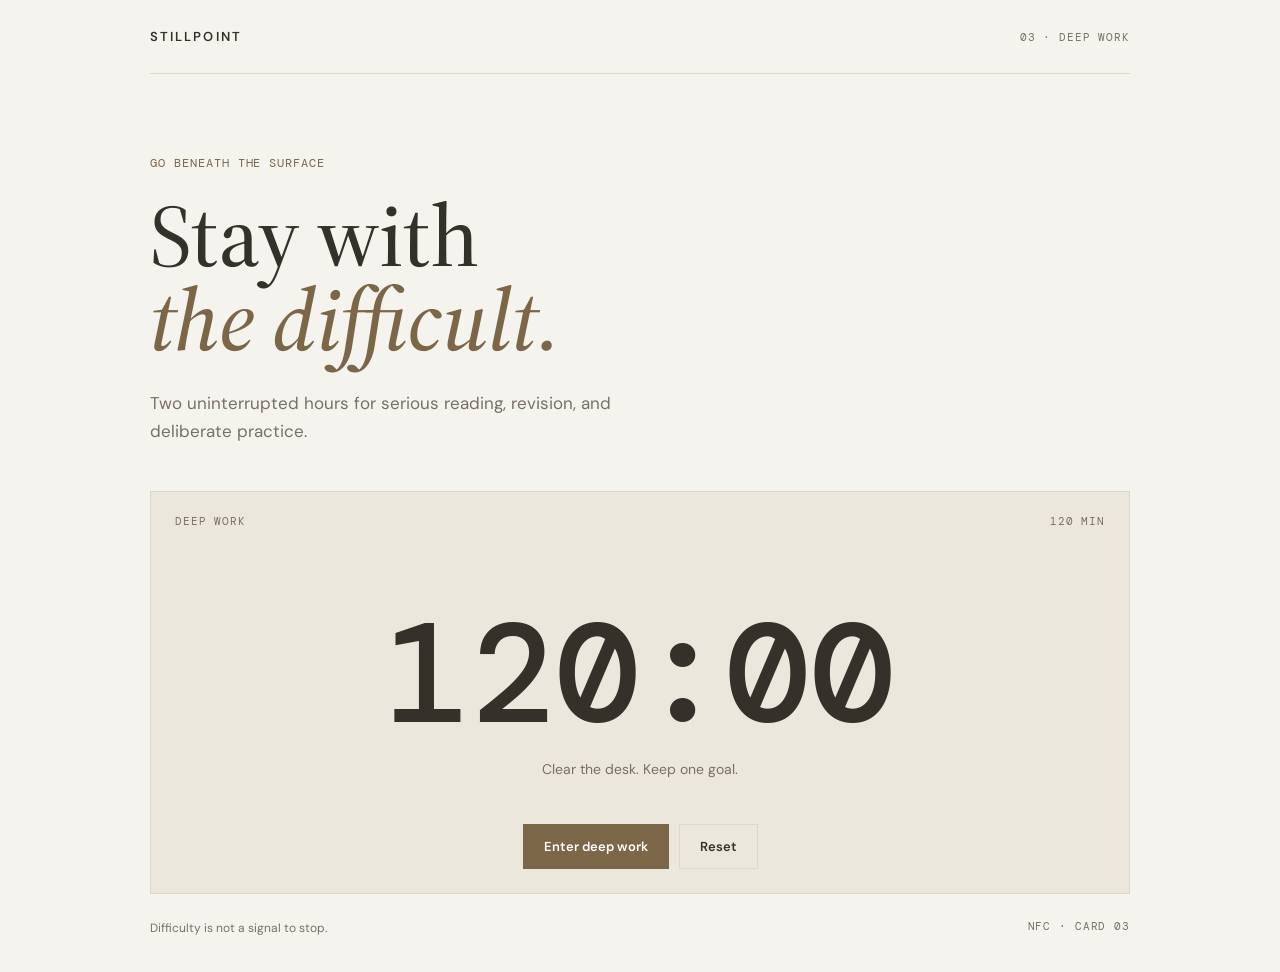
==== 120/index.html @ 003e87a0 "Add files via upload Initial focus timer website" ====
<!doctype html><html lang="en"><head><meta charset="UTF-8"><meta name="viewport" content="width=device-width,initial-scale=1"><meta name="theme-color" content="#f0eee8"><title>120 min · Stillpoint</title><link rel="stylesheet" href="../style.css"></head><body class="timer-page theme-120" data-duration="120"><main class="shell"><header class="topbar"><a class="brand" href="../">STILLPOINT</a><span class="session-label">03 · DEEP WORK</span></header><section class="hero"><p class="eyebrow">Go beneath the surface</p><h1>Stay with<br><em>the difficult.</em></h1><p class="intro">Two uninterrupted hours for serious reading, revision, and deliberate practice.</p></section><section class="timer-panel" aria-label="120 minute focus timer"><div class="mode-mark"><span>DEEP WORK</span><span>120 MIN</span></div><div class="clock-wrap"><div class="clock" id="clock" aria-live="polite">120:00</div><div class="status" id="status">Clear the desk. Keep one goal.</div></div><div class="controls"><button class="primary" id="start">Enter deep work</button><button class="secondary" id="reset">Reset</button></div></section><footer class="footer"><span>Difficulty is not a signal to stop.</span><span class="nfc-mark">NFC · CARD 03</span></footer></main><script src="../script.js"></script></body></html>
---- style.css ----
@import url('https://fonts.googleapis.com/css2?family=DM+Mono:wght@400;500&family=DM+Sans:wght@400;500;600&family=Libre+Baskerville:ital@0;1&family=Manrope:wght@400;500;600&family=Newsreader:ital,opsz,wght@0,6..72,500;1,6..72,500&family=Source+Serif+4:ital,wght@0,500;1,500&display=swap');
:root{--paper:#f3f5f0;--ink:#24312d;--muted:#687570;--line:#d6ded8;--accent:#527567;--panel:#e8eee9;--soft:#dce8df;--body:'DM Sans',system-ui,sans-serif;--display:'Newsreader',Georgia,serif}*{box-sizing:border-box}body{margin:0;min-height:100vh;background:var(--paper);color:var(--ink);font-family:var(--body)}.theme-30{--paper:#f3f6f0;--ink:#25332b;--muted:#68766c;--line:#d3ddd4;--accent:#55745d;--panel:#e6eee5;--soft:#d7e5d8;--display:'Newsreader',Georgia,serif}.theme-60{--paper:#f1f5f6;--ink:#23323a;--muted:#65747a;--line:#d1dde1;--accent:#496e7b;--panel:#e4edef;--soft:#d5e5e9;--body:'Manrope',system-ui,sans-serif;--display:'Libre Baskerville',Georgia,serif}.theme-120{--paper:#f5f3ee;--ink:#34312b;--muted:#787066;--line:#ded8cc;--accent:#7b6648;--panel:#ece7dc;--soft:#e3d8c5;--display:'Source Serif 4',Georgia,serif}.theme-180{--paper:#f2f1ed;--ink:#252725;--muted:#696b67;--line:#d8d7d1;--accent:#7d4540;--panel:#e8e6e0;--soft:#e4d5d1;--body:'Manrope',system-ui,sans-serif;--display:'Libre Baskerville',Georgia,serif}.shell,.catalog-shell{width:min(100% - 40px,980px);min-height:100vh;margin:auto;display:flex;flex-direction:column}.topbar{display:flex;justify-content:space-between;align-items:center;padding:28px 0;border-bottom:1px solid var(--line)}.brand{color:var(--ink);font-size:13px;letter-spacing:.16em;text-decoration:none;font-weight:600}.session-label,.nfc-mark,.mode-mark{color:var(--muted);font:11px 'DM Mono',monospace;letter-spacing:.08em}.hero{padding:clamp(52px,9vh,92px) 0 46px;max-width:720px}.eyebrow{color:var(--accent);font:12px 'DM Mono',monospace;letter-spacing:.08em;margin:0 0 22px;text-transform:uppercase}h1{font:500 clamp(52px,8vw,88px)/.96 var(--display);letter-spacing:0;margin:0}h1 em{color:var(--accent);font-weight:500}.intro{color:var(--muted);font-size:17px;line-height:1.65;margin:27px 0 0;max-width:480px}.timer-panel{background:var(--panel);border:1px solid var(--line);padding:22px 24px 24px}.mode-mark{display:flex;justify-content:space-between}.clock-wrap{padding:clamp(48px,8vw,82px) 0 43px;text-align:center}.clock{font:500 clamp(68px,14vw,142px)/.9 'DM Mono',monospace;letter-spacing:0}.status{color:var(--muted);font-size:14px;margin-top:22px;min-height:21px}.controls{display:flex;justify-content:center;gap:10px}button{cursor:pointer;font:600 13px var(--body);padding:13px 20px;border:1px solid var(--accent)}.primary{color:#fff;background:var(--accent)}.secondary{color:var(--ink);background:transparent;border-color:var(--line)}.primary:hover{filter:brightness(.9)}.secondary:hover{background:var(--soft)}.footer{display:flex;justify-content:space-between;gap:20px;color:var(--muted);font-size:12px;line-height:1.5;padding:25px 0 35px;margin-top:auto}.catalog{--paper:#eef1ec}.catalog-intro{padding:70px 0 46px}.card-grid{display:grid;grid-template-columns:repeat(4,1fr);border:1px solid var(--line);margin-bottom:40px}.product-card{min-height:280px;padding:20px;display:flex;flex-direction:column;color:var(--ink);text-decoration:none;border-right:1px solid var(--line);transition:transform .2s ease}.product-card:last-child{border:0}.product-card:hover{transform:translateY(-5px)}.product-card span,.product-card small{font:11px 'DM Mono',monospace;letter-spacing:.06em}.product-card strong{font:500 70px/1 'DM Mono',monospace;margin:auto 0 8px}.card-30{background:#e6eee5}.card-60{background:#e4edef}.card-120{background:#ece7dc}.card-180{background:#e8e6e0}@media(max-width:700px){.card-grid{grid-template-columns:1fr 1fr}.product-card:nth-child(2){border-right:0}.product-card{min-height:210px;border-bottom:1px solid var(--line)}}@media(max-width:540px){.shell,.catalog-shell{width:min(100% - 28px,980px)}.topbar{padding:21px 0}.session-label{font-size:9px}.hero{padding:55px 0 40px}.timer-panel{padding:16px}.clock{font-size:clamp(58px,20vw,90px)}.footer{flex-direction:column}}
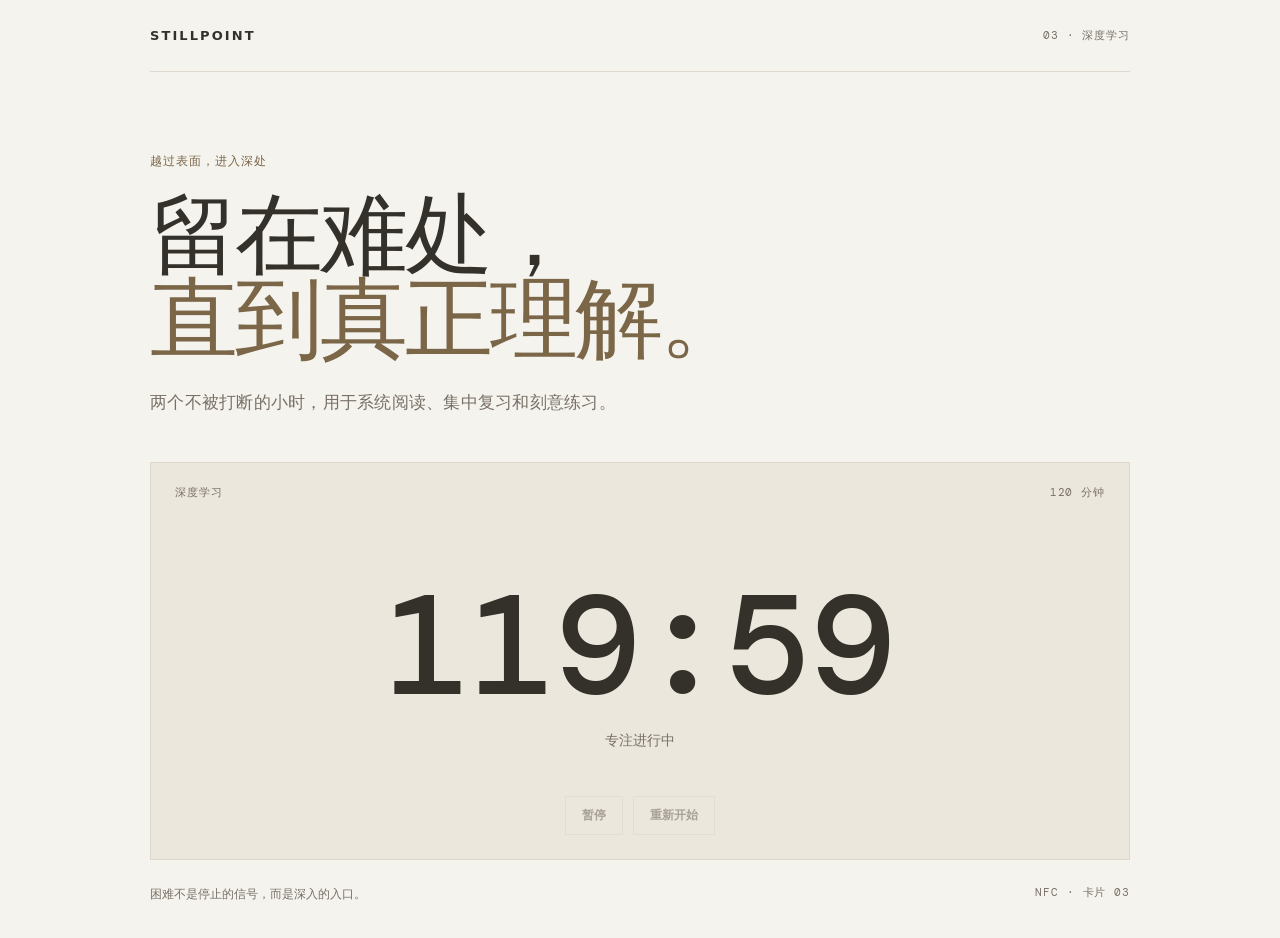
==== commit 771fbf09: "Add files via upload Text localization modification and tutorials" ====
--- a/120/index.html
+++ b/120/index.html
@@ -1 +1 @@
-<!doctype html><html lang="en"><head><meta charset="UTF-8"><meta name="viewport" content="width=device-width,initial-scale=1"><meta name="theme-color" content="#f0eee8"><title>120 min · Stillpoint</title><link rel="stylesheet" href="../style.css"></head><body class="timer-page theme-120" data-duration="120"><main class="shell"><header class="topbar"><a class="brand" href="../">STILLPOINT</a><span class="session-label">03 · DEEP WORK</span></header><section class="hero"><p class="eyebrow">Go beneath the surface</p><h1>Stay with<br><em>the difficult.</em></h1><p class="intro">Two uninterrupted hours for serious reading, revision, and deliberate practice.</p></section><section class="timer-panel" aria-label="120 minute focus timer"><div class="mode-mark"><span>DEEP WORK</span><span>120 MIN</span></div><div class="clock-wrap"><div class="clock" id="clock" aria-live="polite">120:00</div><div class="status" id="status">Clear the desk. Keep one goal.</div></div><div class="controls"><button class="primary" id="start">Enter deep work</button><button class="secondary" id="reset">Reset</button></div></section><footer class="footer"><span>Difficulty is not a signal to stop.</span><span class="nfc-mark">NFC · CARD 03</span></footer></main><script src="../script.js"></script></body></html>
+<!doctype html><html lang="zh-CN"><head><meta charset="UTF-8"><meta name="viewport" content="width=device-width,initial-scale=1"><meta name="theme-color" content="#f0eee8"><title>120分钟深度学习 · Stillpoint</title><link rel="stylesheet" href="../style.css"></head><body class="timer-page theme-120" data-duration="120"><main class="shell"><header class="topbar"><a class="brand" href="../">STILLPOINT</a><span class="session-label">03 · 深度学习</span></header><section class="hero"><p class="eyebrow">越过表面，进入深处</p><h1>留在难处，<br><em>直到真正理解。</em></h1><p class="intro">两个不被打断的小时，用于系统阅读、集中复习和刻意练习。</p></section><section class="timer-panel" aria-label="120分钟深度学习计时器"><div class="mode-mark"><span>深度学习</span><span>120 分钟</span></div><div class="clock-wrap"><div class="clock" id="clock" aria-live="polite">120:00</div><div class="status" id="status">页面打开，计时即刻开始</div></div><div class="controls"><button class="primary" id="start">暂停</button><button class="secondary" id="reset">重新开始</button></div></section><footer class="footer"><span>困难不是停止的信号，而是深入的入口。</span><span class="nfc-mark">NFC · 卡片 03</span></footer></main><script src="../script.js"></script></body></html>
--- a/style.css
+++ b/style.css
@@ -1,2 +1,4 @@
 @import url('https://fonts.googleapis.com/css2?family=DM+Mono:wght@400;500&family=DM+Sans:wght@400;500;600&family=Libre+Baskerville:ital@0;1&family=Manrope:wght@400;500;600&family=Newsreader:ital,opsz,wght@0,6..72,500;1,6..72,500&family=Source+Serif+4:ital,wght@0,500;1,500&display=swap');
+.catalog,.timer-page{--body:'Microsoft YaHei','PingFang SC','Noto Sans CJK SC',system-ui,sans-serif;--display:'STSong','Songti SC','Noto Serif CJK SC','Source Han Serif SC',Georgia,serif}.catalog h1,.timer-page h1{letter-spacing:-.035em}.catalog h1 em,.timer-page h1 em{font-style:normal}.catalog .intro,.timer-page .intro{letter-spacing:.015em}.catalog-footer{padding:0 0 35px;text-align:right}.catalog-footer a{color:var(--muted);font-size:13px;text-decoration:none}.catalog-footer a:hover{color:var(--accent)}
+.timer-page .controls{opacity:.58;transition:opacity .2s ease}.timer-page .controls:hover,.timer-page .controls:focus-within{opacity:1}.timer-page .controls button{font-size:12px;padding:10px 16px;background:transparent;color:var(--muted);border-color:var(--line)}.timer-page .controls button:hover{background:var(--soft);color:var(--ink);border-color:var(--accent)}.timer-page.complete .timer-panel{box-shadow:inset 0 0 0 2px var(--accent)}
 :root{--paper:#f3f5f0;--ink:#24312d;--muted:#687570;--line:#d6ded8;--accent:#527567;--panel:#e8eee9;--soft:#dce8df;--body:'DM Sans',system-ui,sans-serif;--display:'Newsreader',Georgia,serif}*{box-sizing:border-box}body{margin:0;min-height:100vh;background:var(--paper);color:var(--ink);font-family:var(--body)}.theme-30{--paper:#f3f6f0;--ink:#25332b;--muted:#68766c;--line:#d3ddd4;--accent:#55745d;--panel:#e6eee5;--soft:#d7e5d8;--display:'Newsreader',Georgia,serif}.theme-60{--paper:#f1f5f6;--ink:#23323a;--muted:#65747a;--line:#d1dde1;--accent:#496e7b;--panel:#e4edef;--soft:#d5e5e9;--body:'Manrope',system-ui,sans-serif;--display:'Libre Baskerville',Georgia,serif}.theme-120{--paper:#f5f3ee;--ink:#34312b;--muted:#787066;--line:#ded8cc;--accent:#7b6648;--panel:#ece7dc;--soft:#e3d8c5;--display:'Source Serif 4',Georgia,serif}.theme-180{--paper:#f2f1ed;--ink:#252725;--muted:#696b67;--line:#d8d7d1;--accent:#7d4540;--panel:#e8e6e0;--soft:#e4d5d1;--body:'Manrope',system-ui,sans-serif;--display:'Libre Baskerville',Georgia,serif}.shell,.catalog-shell{width:min(100% - 40px,980px);min-height:100vh;margin:auto;display:flex;flex-direction:column}.topbar{display:flex;justify-content:space-between;align-items:center;padding:28px 0;border-bottom:1px solid var(--line)}.brand{color:var(--ink);font-size:13px;letter-spacing:.16em;text-decoration:none;font-weight:600}.session-label,.nfc-mark,.mode-mark{color:var(--muted);font:11px 'DM Mono',monospace;letter-spacing:.08em}.hero{padding:clamp(52px,9vh,92px) 0 46px;max-width:720px}.eyebrow{color:var(--accent);font:12px 'DM Mono',monospace;letter-spacing:.08em;margin:0 0 22px;text-transform:uppercase}h1{font:500 clamp(52px,8vw,88px)/.96 var(--display);letter-spacing:0;margin:0}h1 em{color:var(--accent);font-weight:500}.intro{color:var(--muted);font-size:17px;line-height:1.65;margin:27px 0 0;max-width:480px}.timer-panel{background:var(--panel);border:1px solid var(--line);padding:22px 24px 24px}.mode-mark{display:flex;justify-content:space-between}.clock-wrap{padding:clamp(48px,8vw,82px) 0 43px;text-align:center}.clock{font:500 clamp(68px,14vw,142px)/.9 'DM Mono',monospace;letter-spacing:0}.status{color:var(--muted);font-size:14px;margin-top:22px;min-height:21px}.controls{display:flex;justify-content:center;gap:10px}button{cursor:pointer;font:600 13px var(--body);padding:13px 20px;border:1px solid var(--accent)}.primary{color:#fff;background:var(--accent)}.secondary{color:var(--ink);background:transparent;border-color:var(--line)}.primary:hover{filter:brightness(.9)}.secondary:hover{background:var(--soft)}.footer{display:flex;justify-content:space-between;gap:20px;color:var(--muted);font-size:12px;line-height:1.5;padding:25px 0 35px;margin-top:auto}.catalog{--paper:#eef1ec}.catalog-intro{padding:70px 0 46px}.card-grid{display:grid;grid-template-columns:repeat(4,1fr);border:1px solid var(--line);margin-bottom:40px}.product-card{min-height:280px;padding:20px;display:flex;flex-direction:column;color:var(--ink);text-decoration:none;border-right:1px solid var(--line);transition:transform .2s ease}.product-card:last-child{border:0}.product-card:hover{transform:translateY(-5px)}.product-card span,.product-card small{font:11px 'DM Mono',monospace;letter-spacing:.06em}.product-card strong{font:500 70px/1 'DM Mono',monospace;margin:auto 0 8px}.card-30{background:#e6eee5}.card-60{background:#e4edef}.card-120{background:#ece7dc}.card-180{background:#e8e6e0}@media(max-width:700px){.card-grid{grid-template-columns:1fr 1fr}.product-card:nth-child(2){border-right:0}.product-card{min-height:210px;border-bottom:1px solid var(--line)}}@media(max-width:540px){.shell,.catalog-shell{width:min(100% - 28px,980px)}.topbar{padding:21px 0}.session-label{font-size:9px}.hero{padding:55px 0 40px}.timer-panel{padding:16px}.clock{font-size:clamp(58px,20vw,90px)}.footer{flex-direction:column}}
